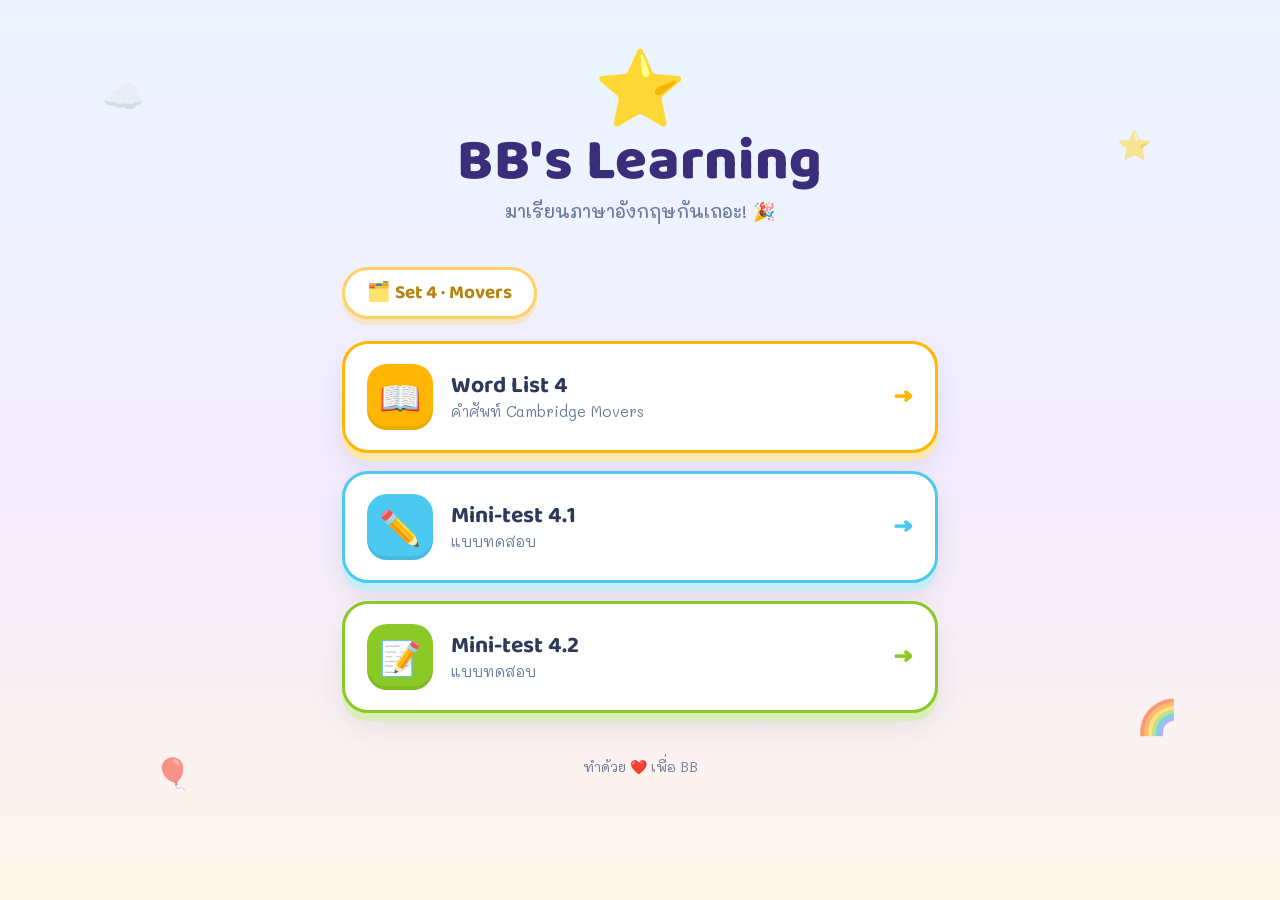
==== bb/index.html @ f755c243 "Add files via upload" ====
<!DOCTYPE html>
<html lang="th">
<head>
<meta charset="utf-8">
<meta name="viewport" content="width=device-width, initial-scale=1">
<title>BB's Learning ⭐</title>
<meta name="robots" content="noindex,nofollow">
<meta name="description" content="หน้าเรียนสนุกของ BB">
<link rel="icon" href="data:image/svg+xml,%3Csvg xmlns='http://www.w3.org/2000/svg' viewBox='0 0 100 100'%3E%3Ctext y='.9em' font-size='90'%3E%E2%AD%90%3C/text%3E%3C/svg%3E">
<link rel="preconnect" href="https://fonts.googleapis.com">
<link rel="preconnect" href="https://fonts.gstatic.com" crossorigin>
<link href="https://fonts.googleapis.com/css2?family=Baloo+2:wght@600;700;800&family=Mali:wght@400;500;600&display=swap" rel="stylesheet">
<style>
  *{margin:0;padding:0;box-sizing:border-box}
  :root{
    --ink:#2E3A59;
    --ink-soft:#6B7A99;
  }
  body{
    font-family:'Mali','Baloo 2',-apple-system,sans-serif;
    color:var(--ink);
    min-height:100vh;
    background:linear-gradient(180deg,#eaf6ff 0%,#f4ecff 55%,#fff5e8 100%);
    overflow-x:hidden;
    position:relative;
  }
  /* floating deco */
  .deco{position:fixed;font-size:34px;opacity:.55;pointer-events:none;animation:float 6s ease-in-out infinite;z-index:0}
  .deco.d1{top:8%;left:8%;animation-delay:0s}
  .deco.d2{top:14%;right:10%;font-size:28px;animation-delay:1.2s}
  .deco.d3{bottom:12%;left:12%;font-size:30px;animation-delay:.6s}
  .deco.d4{bottom:18%;right:8%;animation-delay:1.8s}
  @keyframes float{0%,100%{transform:translateY(0) rotate(-4deg)}50%{transform:translateY(-16px) rotate(4deg)}}

  .wrap{max-width:640px;margin:0 auto;padding:48px 22px 60px;position:relative;z-index:1}

  header{text-align:center;margin-bottom:38px}
  .mascot{font-size:74px;line-height:1;display:inline-block;animation:pop 2.6s ease-in-out infinite}
  @keyframes pop{0%,100%{transform:scale(1)}50%{transform:scale(1.12) rotate(-6deg)}}
  h1{font-family:'Baloo 2','Mali',sans-serif;font-weight:800;font-size:clamp(38px,10vw,58px);color:#3A2E7A;line-height:1.05;margin:10px 0 6px;letter-spacing:.5px}
  .subtitle{font-size:18px;color:var(--ink-soft);font-weight:500}

  .set-label{display:inline-flex;align-items:center;gap:9px;background:#fff;border:3px solid #ffd166;color:#B4820E;
    font-family:'Baloo 2',sans-serif;font-weight:700;font-size:19px;padding:8px 22px;border-radius:100px;
    box-shadow:0 6px 0 rgba(255,209,102,.35);margin:6px 0 22px}

  .cards{display:flex;flex-direction:column;gap:18px}
  .card{
    display:flex;align-items:center;gap:18px;text-decoration:none;color:var(--ink);
    background:#fff;border:3px solid var(--c);border-radius:26px;padding:20px 22px;
    box-shadow:0 8px 0 color-mix(in srgb, var(--c) 32%, #fff), 0 14px 30px rgba(46,58,89,.10);
    transition:transform .16s ease, box-shadow .16s ease;
  }
  .card:hover{transform:translateY(-4px)}
  .card:active{transform:translateY(2px);box-shadow:0 4px 0 color-mix(in srgb, var(--c) 32%, #fff), 0 8px 18px rgba(46,58,89,.10)}
  .badge{flex-shrink:0;width:66px;height:66px;border-radius:20px;background:var(--c);
    display:flex;align-items:center;justify-content:center;font-size:34px;
    box-shadow:inset 0 -4px 0 rgba(0,0,0,.08)}
  .txt{flex:1;min-width:0}
  .ttl{font-family:'Baloo 2','Mali',sans-serif;font-weight:700;font-size:23px;line-height:1.15;color:var(--ink)}
  .sub{font-size:15px;color:var(--ink-soft);margin-top:2px}
  .arrow{flex-shrink:0;font-family:'Baloo 2',sans-serif;font-weight:800;font-size:26px;color:var(--c)}

  footer{text-align:center;margin-top:44px;font-size:14px;color:var(--ink-soft)}
  .heart{color:#ff6b8a}
</style>
</head>
<body>
  <div class="deco d1">☁️</div>
  <div class="deco d2">⭐</div>
  <div class="deco d3">🎈</div>
  <div class="deco d4">🌈</div>

  <div class="wrap">
    <header>
      <div class="mascot">⭐</div>
      <h1>BB's Learning</h1>
      <div class="subtitle">มาเรียนภาษาอังกฤษกันเถอะ! 🎉</div>
    </header>

    <div id="content"></div>

    <footer>ทำด้วย <span class="heart">❤️</span> เพื่อ BB</footer>
  </div>

  <script>
    // ▼▼ เพิ่มบทเรียนใหม่ที่นี่ได้เลย — ก็อป 1 บล็อกแล้วแก้ค่า ▼▼
    const SETS = [
      {
        label: 'Set 4 · Movers',
        items: [
          { emoji:'📖', title:'Word List 4', sub:'คำศัพท์ Cambridge Movers', color:'#FFB703',
            url:'https://claude.ai/public/artifacts/a83003b0-4d54-4c1f-beae-94460f5007c8' },
          { emoji:'✏️', title:'Mini-test 4.1', sub:'แบบทดสอบ', color:'#4CC9F0',
            url:'https://claude.ai/public/artifacts/64772e23-a908-4a66-b2ec-16437eeb4ad1' },
          { emoji:'📝', title:'Mini-test 4.2', sub:'แบบทดสอบ', color:'#8AC926',
            url:'https://claude.ai/public/artifacts/61c71900-9dc3-4000-900b-08ebd1261c7f' },
        ]
      }
      // , { label:'Set 5', items:[ { emoji:'📖', title:'...', sub:'...', color:'#F15BB5', url:'...' } ] }
    ];
    // ▲▲ เพิ่มบทเรียนใหม่ด้านบนนี้ ▲▲

    const esc = s => String(s).replace(/[&<>"]/g, c => ({'&':'&amp;','<':'&lt;','>':'&gt;','"':'&quot;'}[c]));
    document.getElementById('content').innerHTML = SETS.map(set => `
      <div class="set-label">🗂️ ${esc(set.label)}</div>
      <div class="cards">
        ${set.items.map(it => `
          <a class="card" href="${esc(it.url)}" target="_blank" rel="noopener" style="--c:${esc(it.color)}">
            <div class="badge">${it.emoji}</div>
            <div class="txt">
              <div class="ttl">${esc(it.title)}</div>
              <div class="sub">${esc(it.sub)}</div>
            </div>
            <div class="arrow">→</div>
          </a>`).join('')}
      </div>`).join('');
  </script>
</body>
</html>
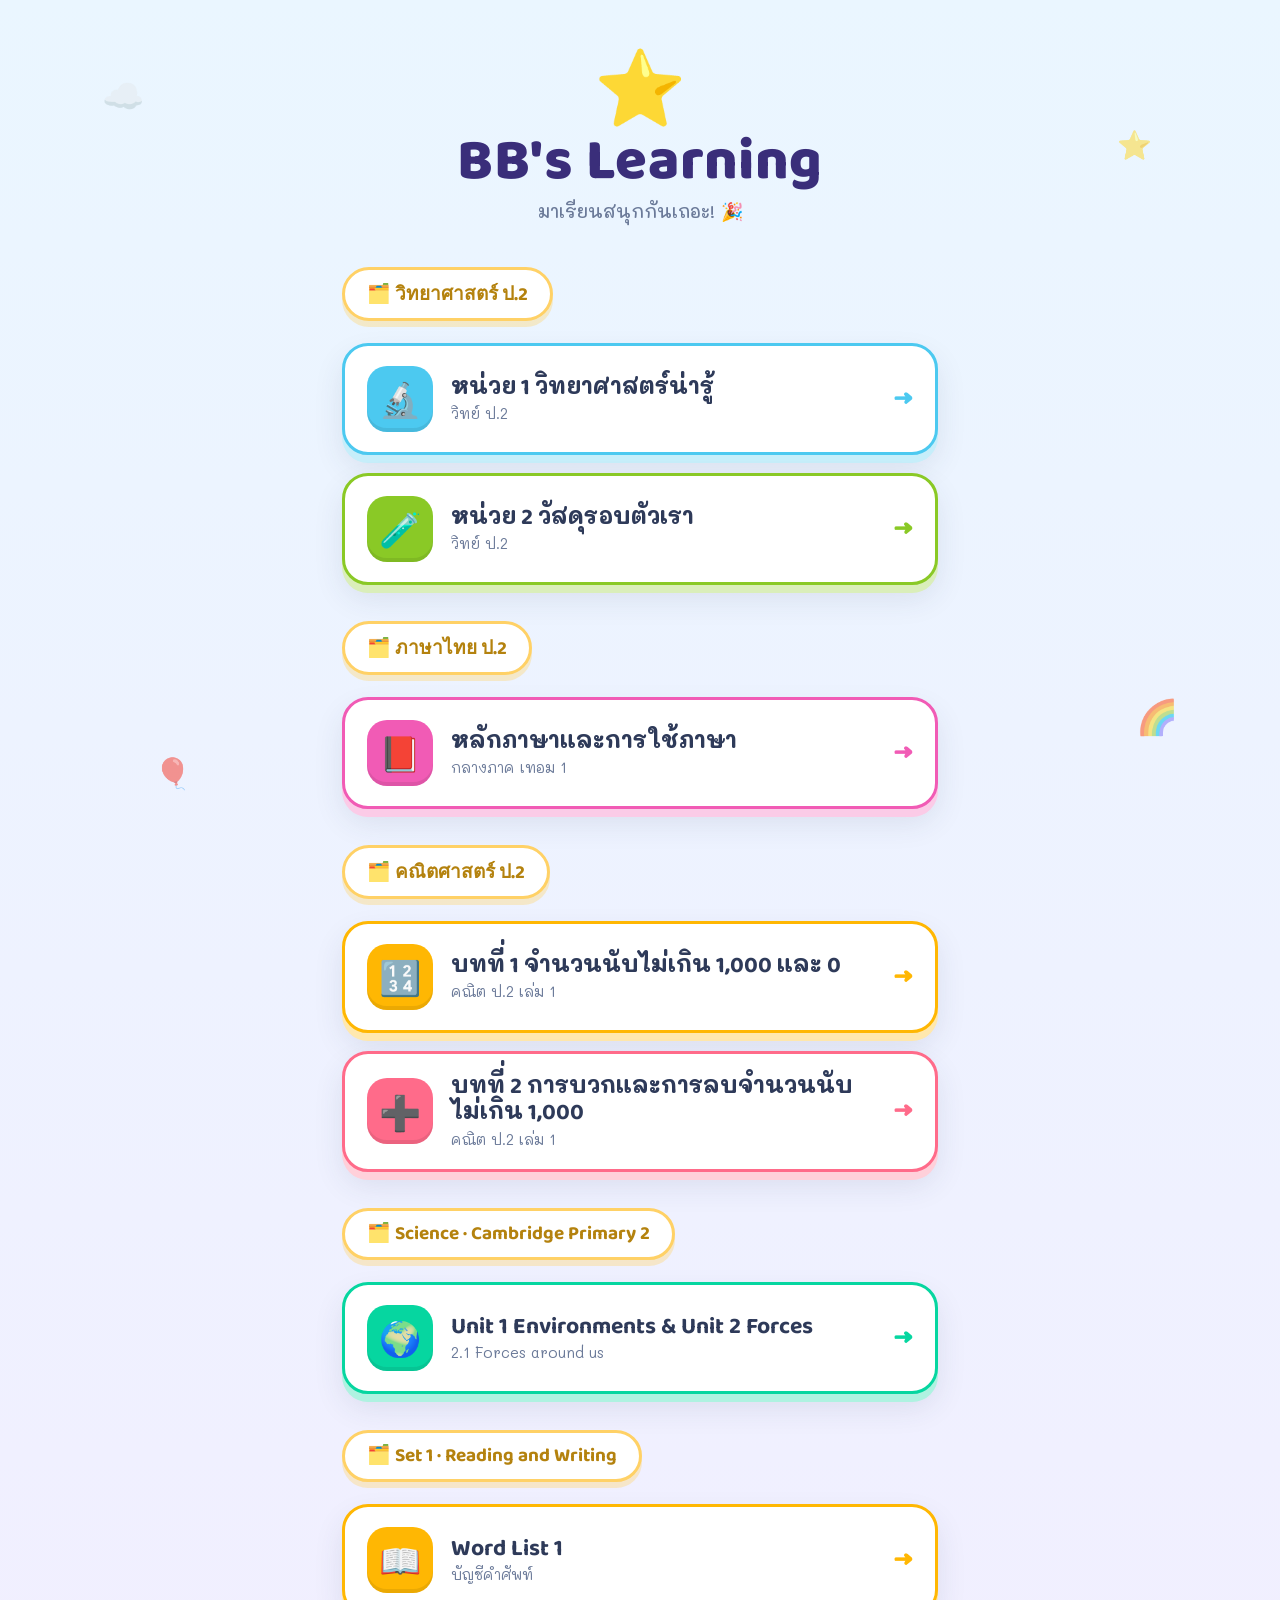
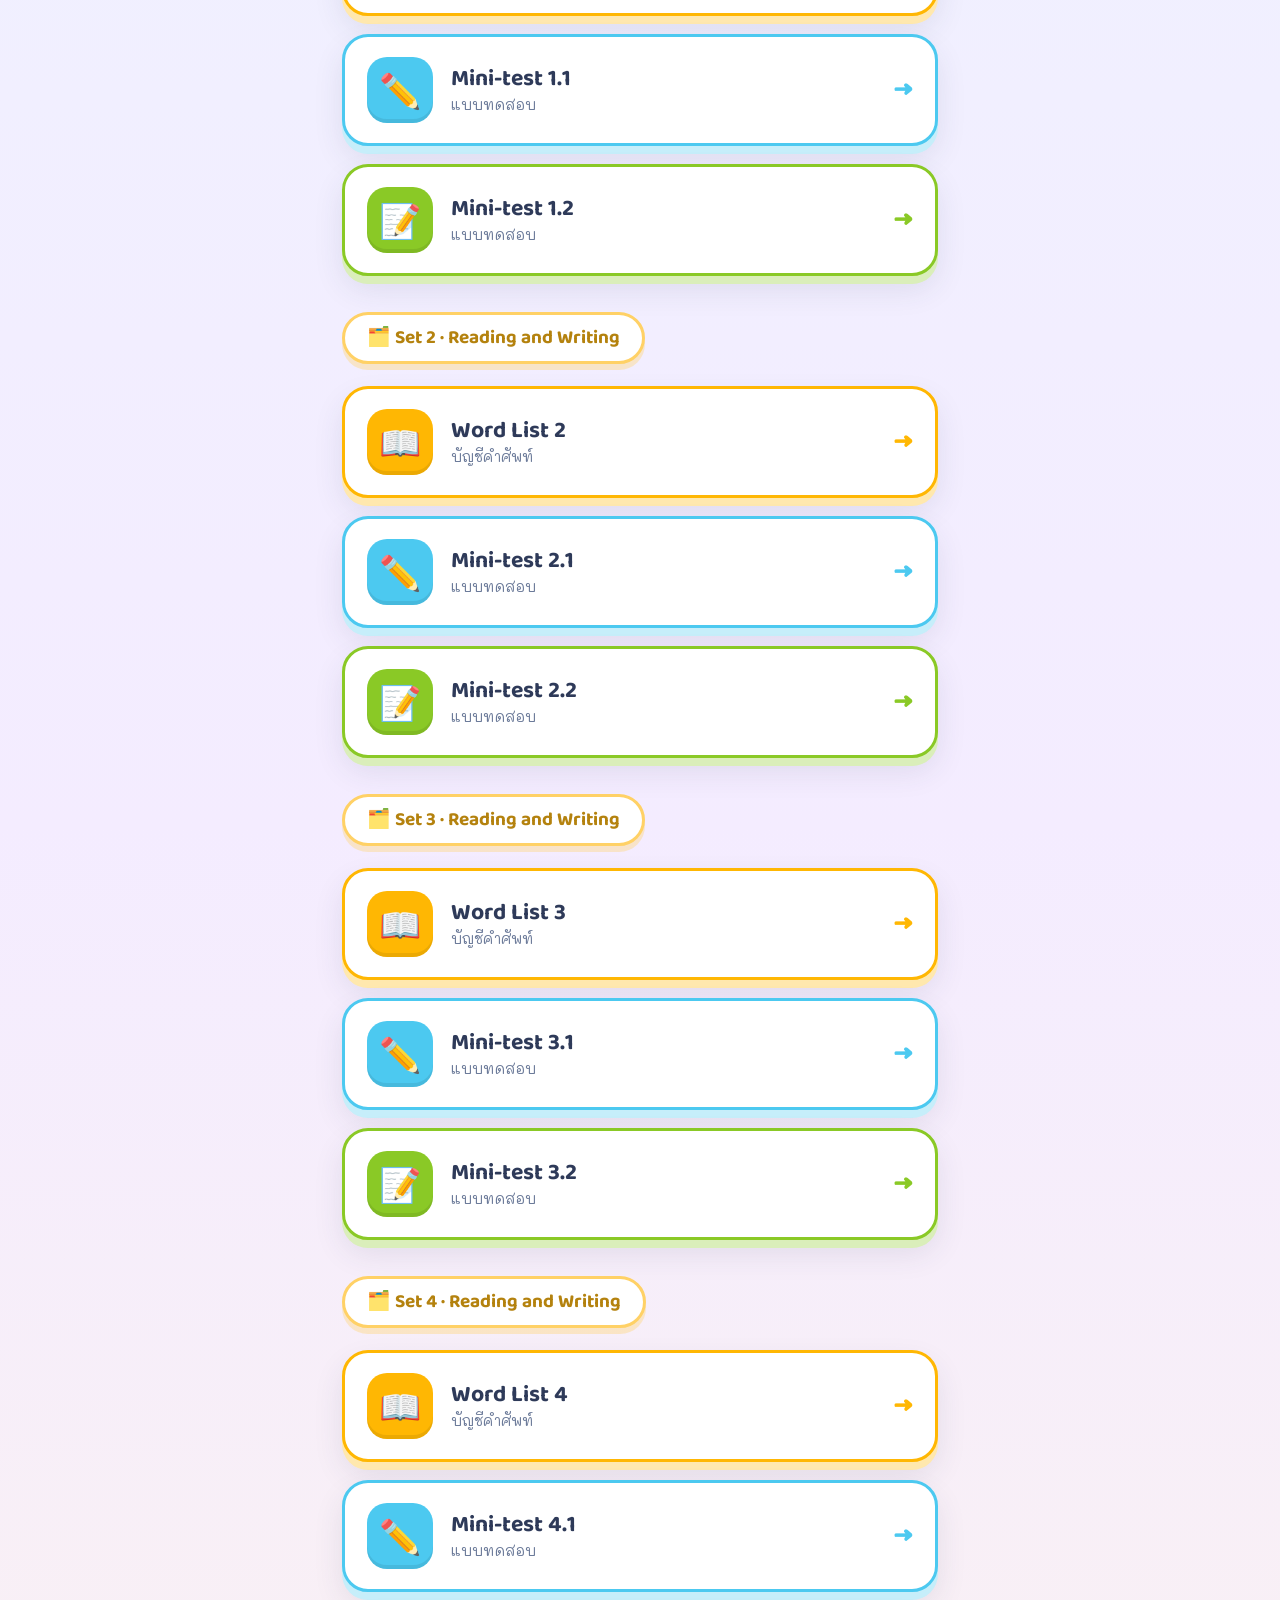
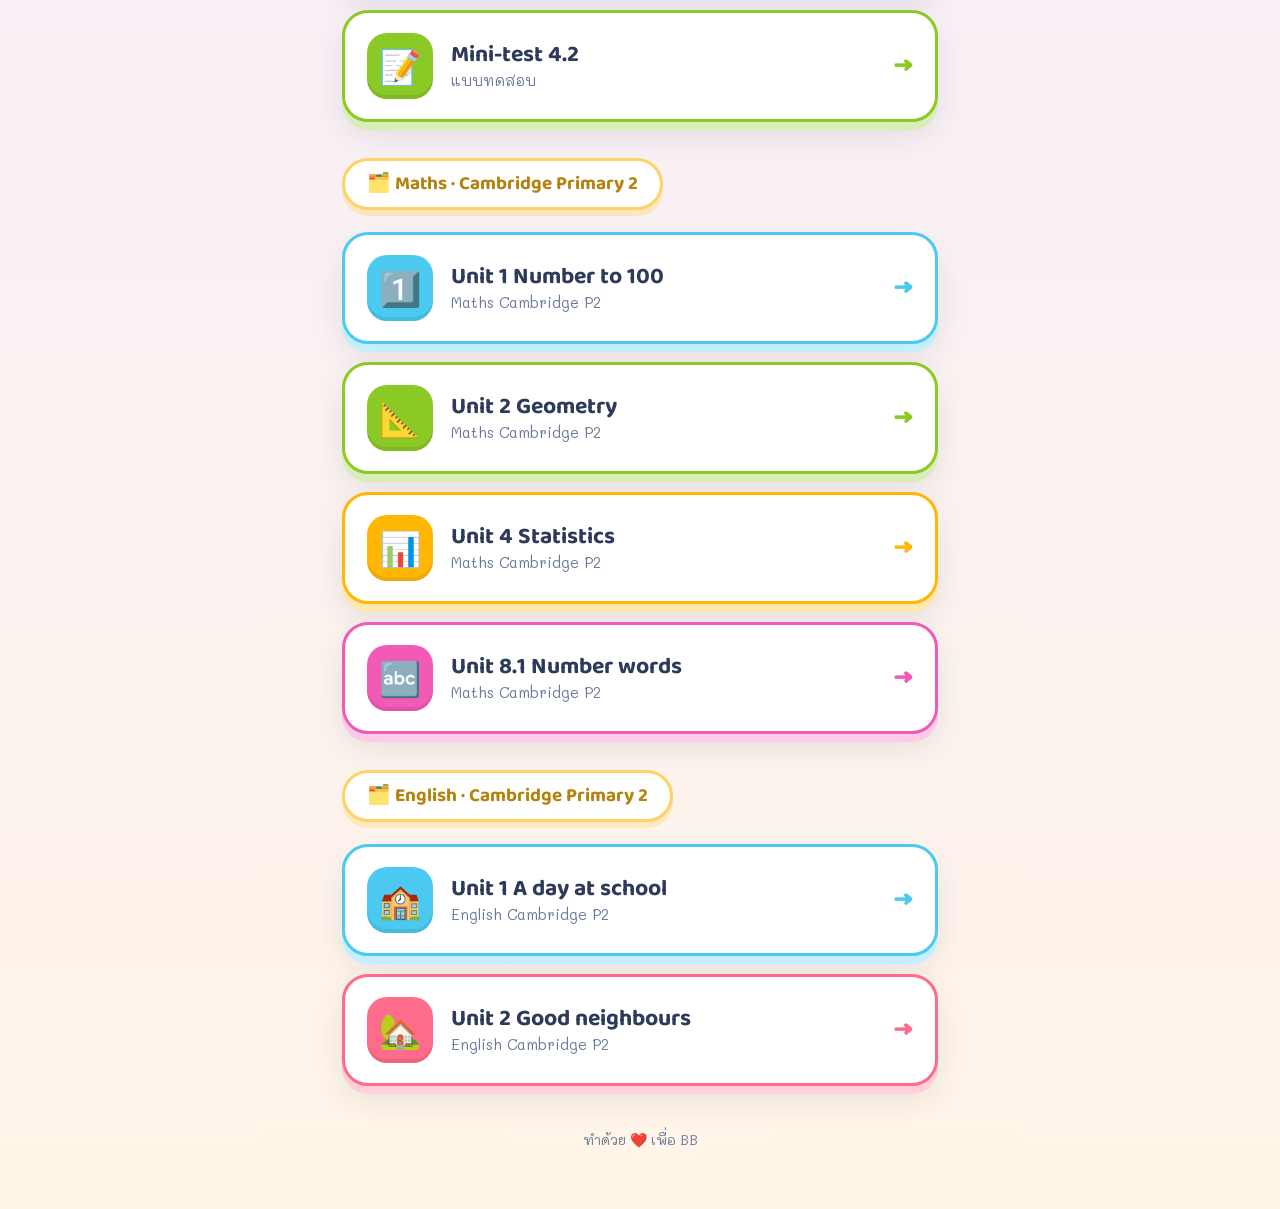
==== commit 592c9337: "Add files via upload" ====
--- a/bb/index.html
+++ b/bb/index.html
@@ -42,7 +42,8 @@
 
   .set-label{display:inline-flex;align-items:center;gap:9px;background:#fff;border:3px solid #ffd166;color:#B4820E;
     font-family:'Baloo 2',sans-serif;font-weight:700;font-size:19px;padding:8px 22px;border-radius:100px;
-    box-shadow:0 6px 0 rgba(255,209,102,.35);margin:6px 0 22px}
+    box-shadow:0 6px 0 rgba(255,209,102,.35);margin:36px 0 22px}
+  .set-label:first-of-type{margin-top:6px}
 
   .cards{display:flex;flex-direction:column;gap:18px}
   .card{
@@ -75,7 +76,7 @@
     <header>
       <div class="mascot">⭐</div>
       <h1>BB's Learning</h1>
-      <div class="subtitle">มาเรียนภาษาอังกฤษกันเถอะ! 🎉</div>
+      <div class="subtitle">มาเรียนสนุกกันเถอะ! 🎉</div>
     </header>
 
     <div id="content"></div>
@@ -87,17 +88,103 @@
     // ▼▼ เพิ่มบทเรียนใหม่ที่นี่ได้เลย — ก็อป 1 บล็อกแล้วแก้ค่า ▼▼
     const SETS = [
       {
-        label: 'Set 4 · Movers',
-        items: [
-          { emoji:'📖', title:'Word List 4', sub:'คำศัพท์ Cambridge Movers', color:'#FFB703',
+        label: 'วิทยาศาสตร์ ป.2',
+        items: [
+          { emoji:'🔬', title:'หน่วย 1 วิทยาศาสตร์น่ารู้', sub:'วิทย์ ป.2', color:'#4CC9F0',
+            url:'https://claude.ai/public/artifacts/0875bb9e-8e0c-47c4-bf8a-d23fd7acb1b2' },
+          { emoji:'🧪', title:'หน่วย 2 วัสดุรอบตัวเรา', sub:'วิทย์ ป.2', color:'#8AC926',
+            url:'https://claude.ai/public/artifacts/9351b020-93e3-47e8-830f-f18b824f33a6' },
+        ]
+      },
+      {
+        label: 'ภาษาไทย ป.2',
+        items: [
+          { emoji:'📕', title:'หลักภาษาและการใช้ภาษา', sub:'กลางภาค เทอม 1', color:'#F15BB5',
+            url:'https://claude.ai/public/artifacts/cfdb06bd-1661-4fa6-b9a6-cb0eb179aaea' },
+        ]
+      },
+      {
+        label: 'คณิตศาสตร์ ป.2',
+        items: [
+          { emoji:'🔢', title:'บทที่ 1 จำนวนนับไม่เกิน 1,000 และ 0', sub:'คณิต ป.2 เล่ม 1', color:'#FFB703',
+            url:'https://claude.ai/public/artifacts/26421947-4e0b-42f2-899c-a36fddc53aeb' },
+          { emoji:'➕', title:'บทที่ 2 การบวกและการลบจำนวนนับไม่เกิน 1,000', sub:'คณิต ป.2 เล่ม 1', color:'#FF6B8A',
+            url:'https://claude.ai/public/artifacts/36086f94-f270-4655-9ef9-ffb2214277f8' },
+        ]
+      },
+      {
+        label: 'Science · Cambridge Primary 2',
+        items: [
+          { emoji:'🌍', title:'Unit 1 Environments & Unit 2 Forces', sub:'2.1 Forces around us', color:'#06D6A0',
+            url:'https://claude.ai/public/artifacts/862cce21-6e58-48cd-8112-fc1d7403c0e6' },
+        ]
+      },
+      {
+        label: 'Set 1 · Reading and Writing',
+        items: [
+          { emoji:'📖', title:'Word List 1', sub:'บัญชีคำศัพท์', color:'#FFB703',
+            url:'https://claude.ai/public/artifacts/baceb975-096c-4559-ad4c-7efafad3b3e8' },
+          { emoji:'✏️', title:'Mini-test 1.1', sub:'แบบทดสอบ', color:'#4CC9F0',
+            url:'https://claude.ai/public/artifacts/542e6f17-a154-4ceb-a1f2-c84f27303919' },
+          { emoji:'📝', title:'Mini-test 1.2', sub:'แบบทดสอบ', color:'#8AC926',
+            url:'https://claude.ai/public/artifacts/4ea9f456-d456-44a5-a742-57de16a66794' },
+        ]
+      },
+      {
+        label: 'Set 2 · Reading and Writing',
+        items: [
+          { emoji:'📖', title:'Word List 2', sub:'บัญชีคำศัพท์', color:'#FFB703',
+            url:'https://claude.ai/public/artifacts/3725ecd2-99fe-42a3-8565-33d445c7d273' },
+          { emoji:'✏️', title:'Mini-test 2.1', sub:'แบบทดสอบ', color:'#4CC9F0',
+            url:'https://claude.ai/public/artifacts/16ccee48-d717-4990-a6e2-4c14c4f9bb60' },
+          { emoji:'📝', title:'Mini-test 2.2', sub:'แบบทดสอบ', color:'#8AC926',
+            url:'https://claude.ai/public/artifacts/e3b4cccb-19f6-4cb2-9128-14ded7ff28b4' },
+        ]
+      },
+      {
+        label: 'Set 3 · Reading and Writing',
+        items: [
+          { emoji:'📖', title:'Word List 3', sub:'บัญชีคำศัพท์', color:'#FFB703',
+            url:'https://claude.ai/public/artifacts/a83003b0-4d54-4c1f-beae-94460f5007c8' },
+          { emoji:'✏️', title:'Mini-test 3.1', sub:'แบบทดสอบ', color:'#4CC9F0',
+            url:'https://claude.ai/public/artifacts/c567b7d9-19f6-44a8-87e3-dea227bd0765' },
+          { emoji:'📝', title:'Mini-test 3.2', sub:'แบบทดสอบ', color:'#8AC926',
+            url:'https://claude.ai/public/artifacts/b23a3918-607d-49f6-b975-3d707cefe5e8' },
+        ]
+      },
+      {
+        label: 'Set 4 · Reading and Writing',
+        items: [
+          { emoji:'📖', title:'Word List 4', sub:'บัญชีคำศัพท์', color:'#FFB703',
             url:'https://claude.ai/public/artifacts/a83003b0-4d54-4c1f-beae-94460f5007c8' },
           { emoji:'✏️', title:'Mini-test 4.1', sub:'แบบทดสอบ', color:'#4CC9F0',
             url:'https://claude.ai/public/artifacts/64772e23-a908-4a66-b2ec-16437eeb4ad1' },
           { emoji:'📝', title:'Mini-test 4.2', sub:'แบบทดสอบ', color:'#8AC926',
             url:'https://claude.ai/public/artifacts/61c71900-9dc3-4000-900b-08ebd1261c7f' },
         ]
+      },
+      {
+        label: 'Maths · Cambridge Primary 2',
+        items: [
+          { emoji:'1️⃣', title:'Unit 1 Number to 100', sub:'Maths Cambridge P2', color:'#4CC9F0',
+            url:'https://claude.ai/public/artifacts/4b1f1344-bd59-4d8d-85b5-09b335ac60bd' },
+          { emoji:'📐', title:'Unit 2 Geometry', sub:'Maths Cambridge P2', color:'#8AC926',
+            url:'https://claude.ai/public/artifacts/5be00f3a-6366-4e32-8911-ceaa6d7bb3a2' },
+          { emoji:'📊', title:'Unit 4 Statistics', sub:'Maths Cambridge P2', color:'#FFB703',
+            url:'https://claude.ai/public/artifacts/d19129a8-dd2a-47d9-ab33-f069aaf3c282' },
+          { emoji:'🔤', title:'Unit 8.1 Number words', sub:'Maths Cambridge P2', color:'#F15BB5',
+            url:'https://claude.ai/public/artifacts/d166aba4-6888-447f-83c8-a175f102ee2b' },
+        ]
+      },
+      {
+        label: 'English · Cambridge Primary 2',
+        items: [
+          { emoji:'🏫', title:'Unit 1 A day at school', sub:'English Cambridge P2', color:'#4CC9F0',
+            url:'https://claude.ai/public/artifacts/cd7da827-e27c-449c-891d-bc9e11b9483f' },
+          { emoji:'🏡', title:'Unit 2 Good neighbours', sub:'English Cambridge P2', color:'#FF6B8A',
+            url:'https://claude.ai/public/artifacts/44fbe8cb-885e-478e-bc08-68f5d379d0d9' },
+        ]
       }
-      // , { label:'Set 5', items:[ { emoji:'📖', title:'...', sub:'...', color:'#F15BB5', url:'...' } ] }
     ];
     // ▲▲ เพิ่มบทเรียนใหม่ด้านบนนี้ ▲▲
 
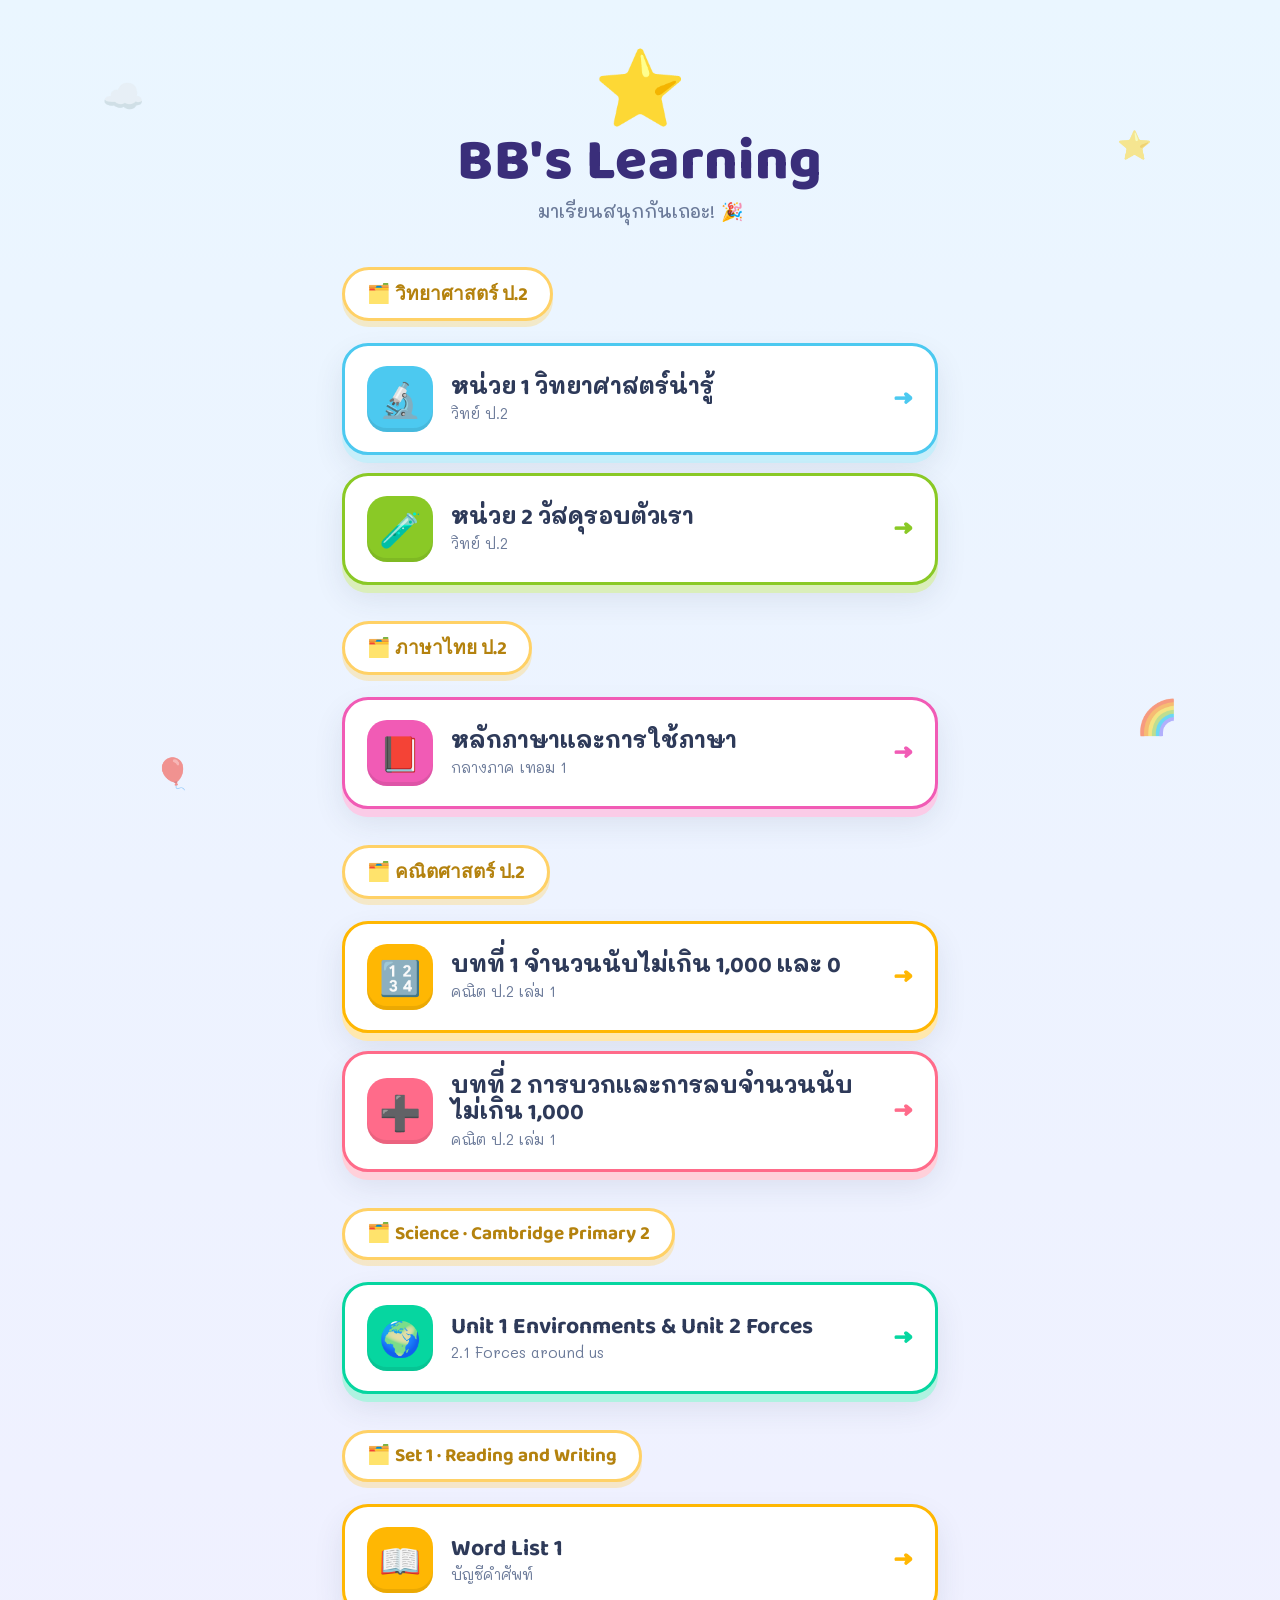
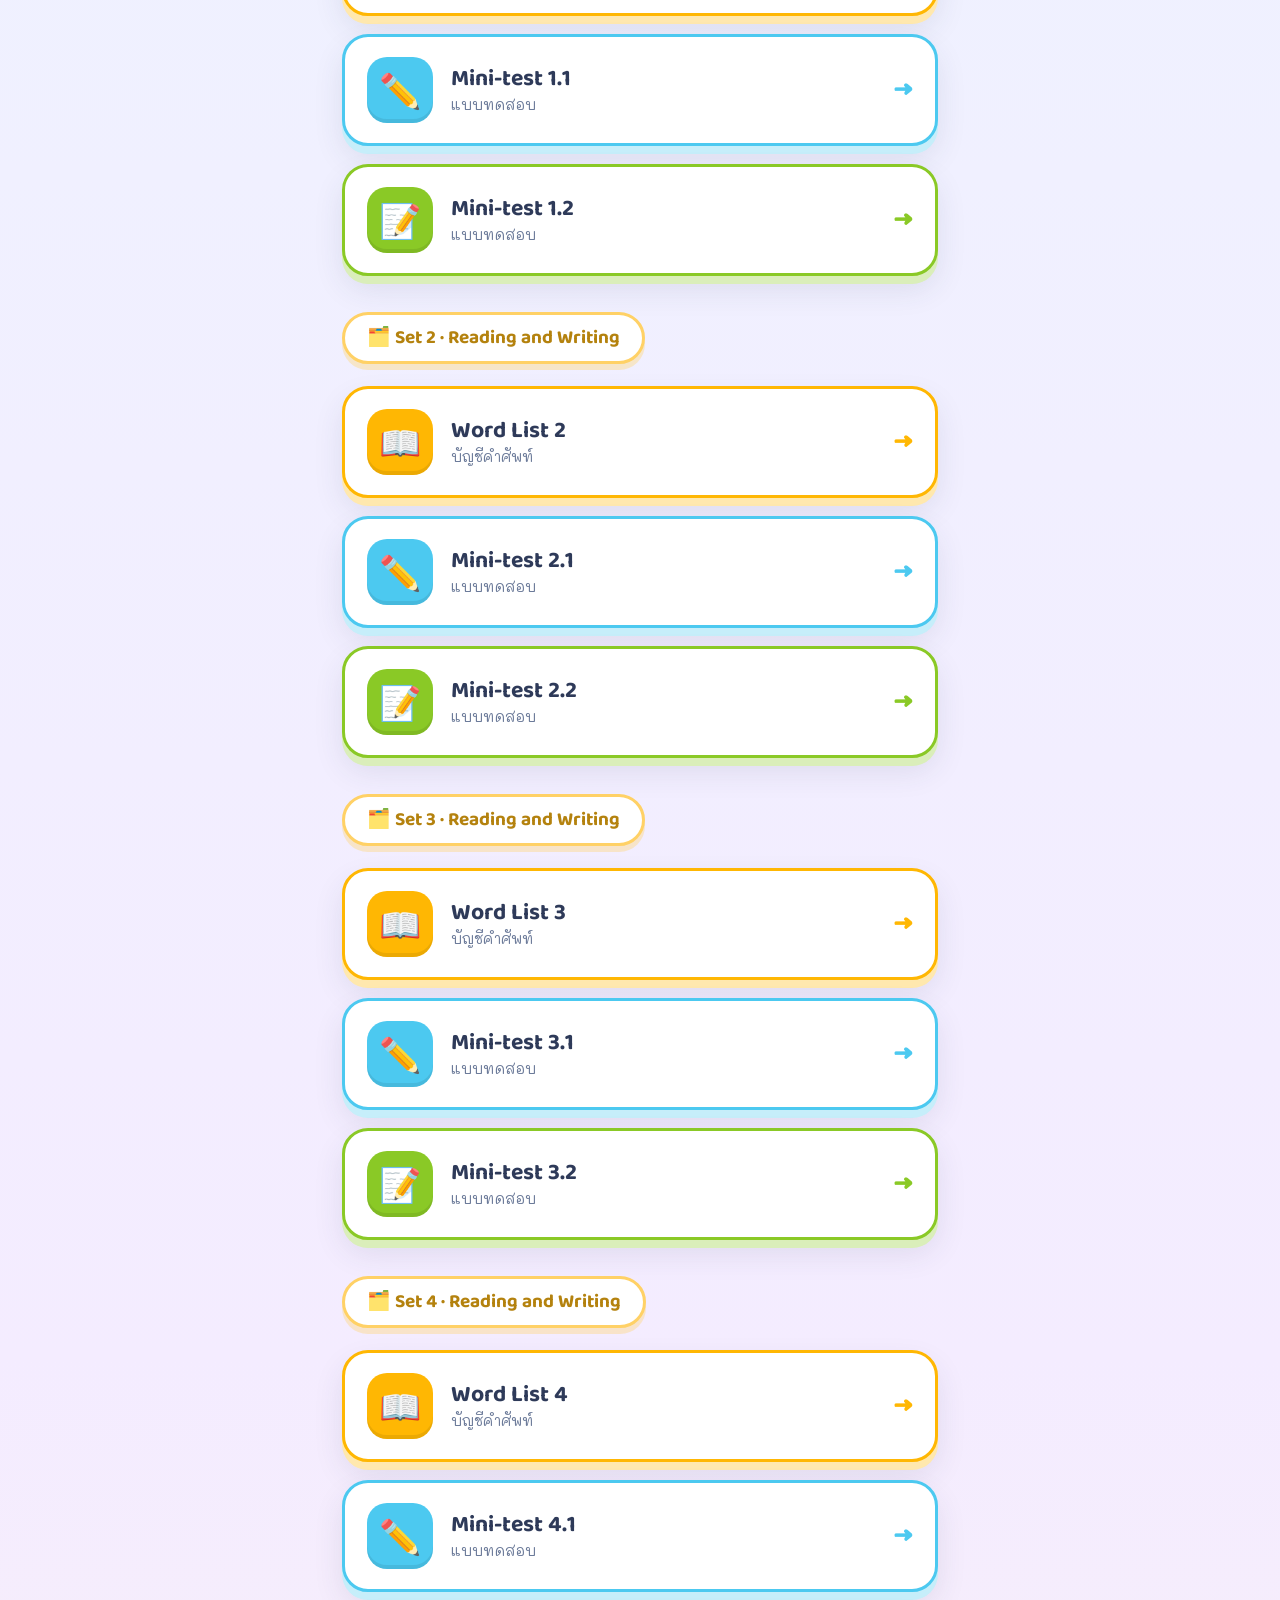
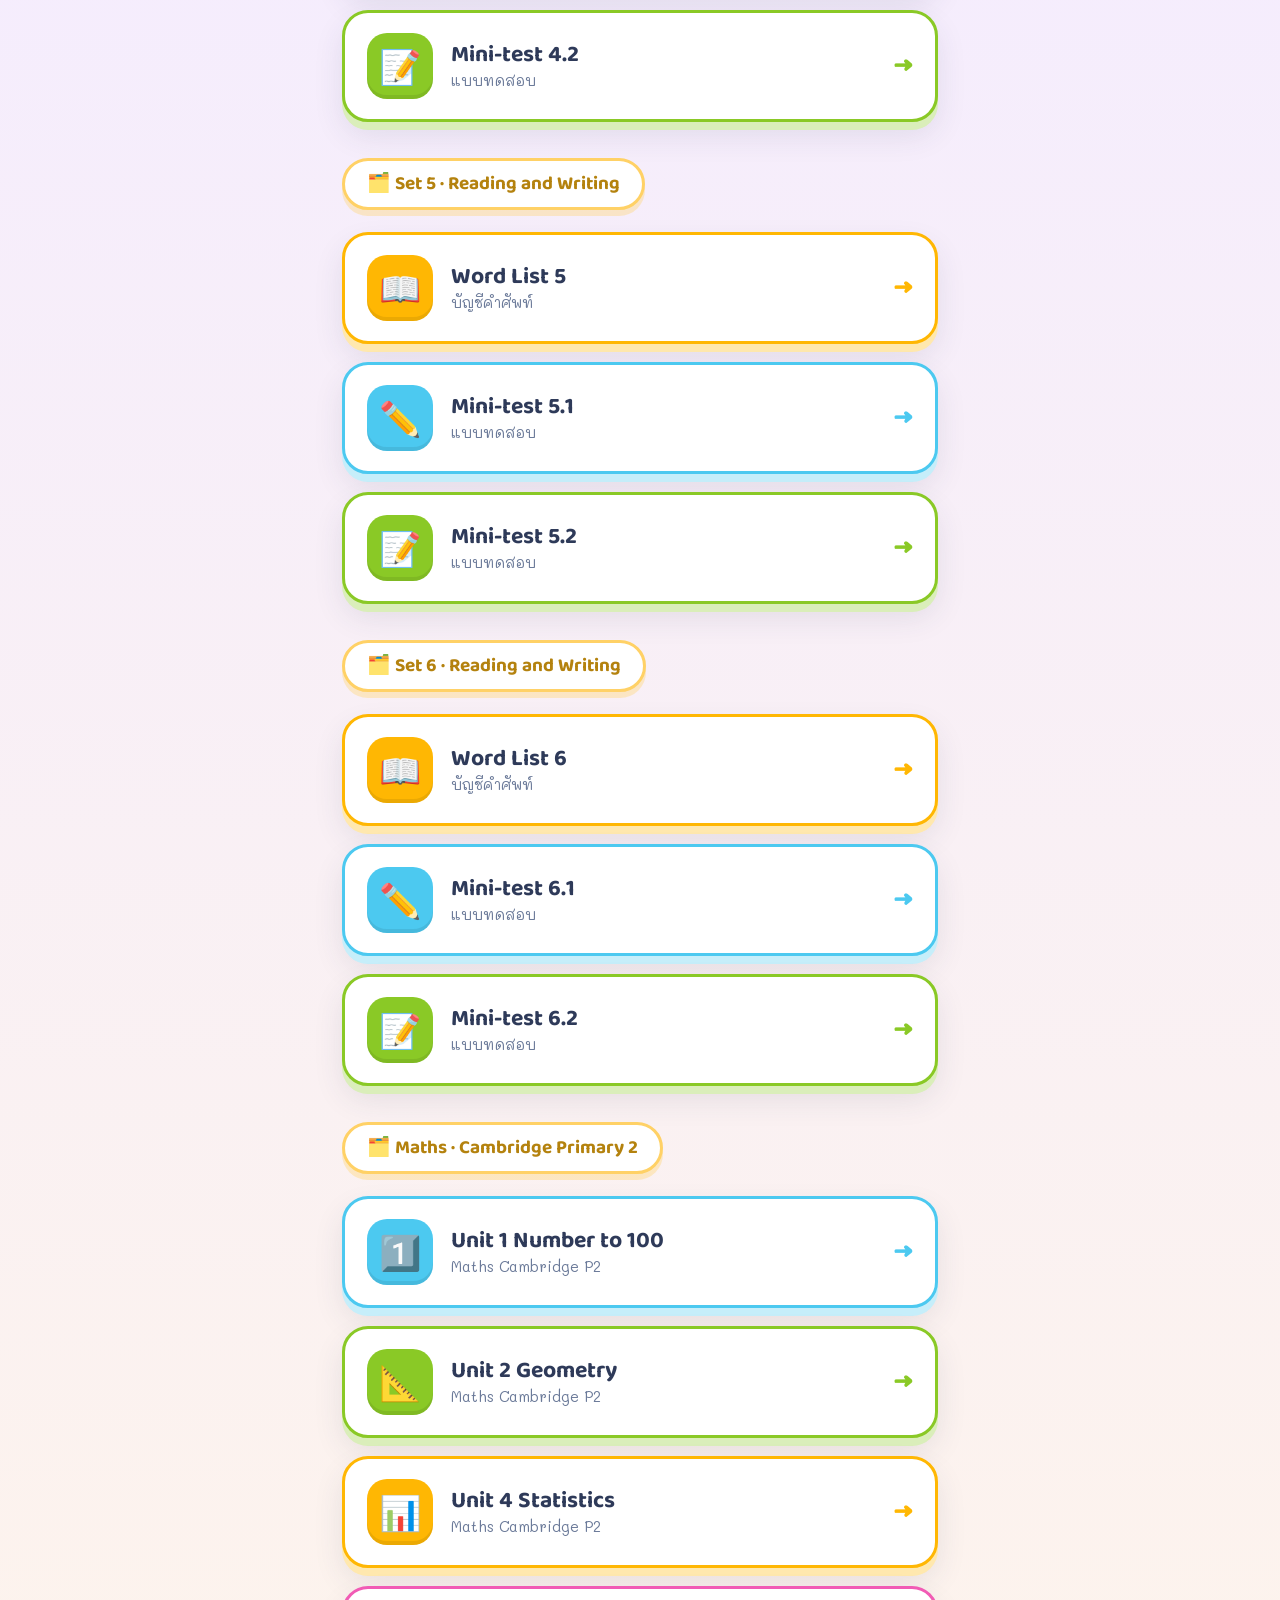
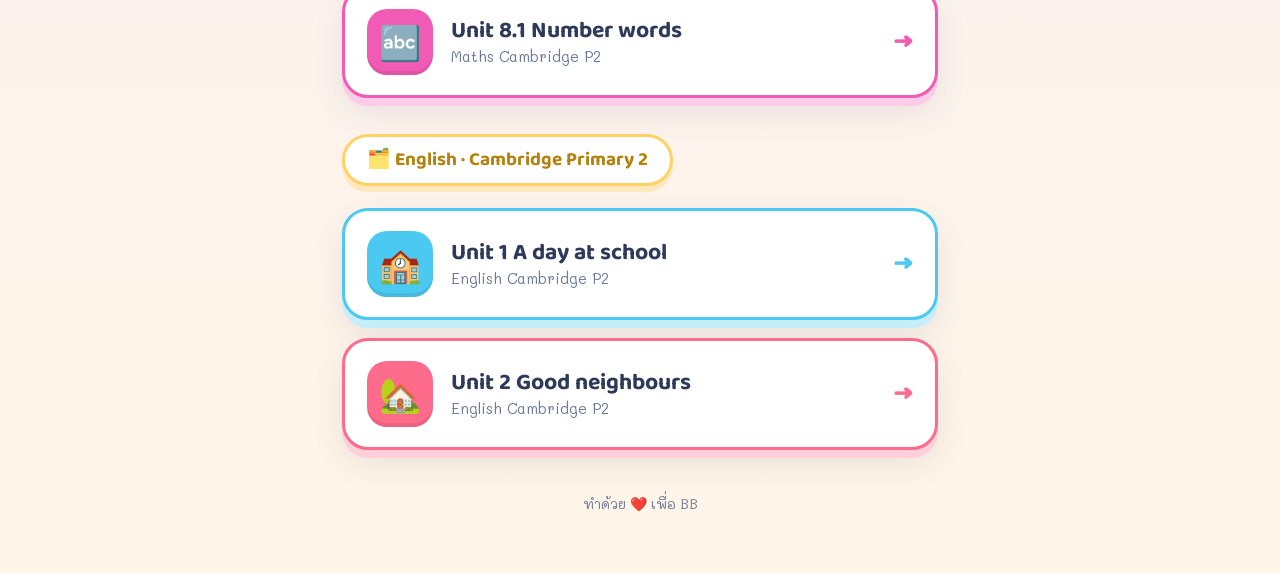
==== commit 7225bb1d: "Add files via upload" ====
--- a/bb/index.html
+++ b/bb/index.html
@@ -125,9 +125,9 @@
           { emoji:'📖', title:'Word List 1', sub:'บัญชีคำศัพท์', color:'#FFB703',
             url:'https://claude.ai/public/artifacts/baceb975-096c-4559-ad4c-7efafad3b3e8' },
           { emoji:'✏️', title:'Mini-test 1.1', sub:'แบบทดสอบ', color:'#4CC9F0',
-            url:'https://claude.ai/public/artifacts/542e6f17-a154-4ceb-a1f2-c84f27303919' },
+            url:'https://claude.ai/public/artifacts/808724f7-1c20-4b13-8ea5-4fd244895f43' },
           { emoji:'📝', title:'Mini-test 1.2', sub:'แบบทดสอบ', color:'#8AC926',
-            url:'https://claude.ai/public/artifacts/4ea9f456-d456-44a5-a742-57de16a66794' },
+            url:'https://claude.ai/public/artifacts/9ba1c8e6-70e6-4030-806c-0b3432451cd8' },
         ]
       },
       {
@@ -136,9 +136,9 @@
           { emoji:'📖', title:'Word List 2', sub:'บัญชีคำศัพท์', color:'#FFB703',
             url:'https://claude.ai/public/artifacts/3725ecd2-99fe-42a3-8565-33d445c7d273' },
           { emoji:'✏️', title:'Mini-test 2.1', sub:'แบบทดสอบ', color:'#4CC9F0',
-            url:'https://claude.ai/public/artifacts/16ccee48-d717-4990-a6e2-4c14c4f9bb60' },
+            url:'https://claude.ai/public/artifacts/f2446a3e-10b2-473b-9473-19ba915a1505' },
           { emoji:'📝', title:'Mini-test 2.2', sub:'แบบทดสอบ', color:'#8AC926',
-            url:'https://claude.ai/public/artifacts/e3b4cccb-19f6-4cb2-9128-14ded7ff28b4' },
+            url:'https://claude.ai/public/artifacts/88e539ee-daff-4d6c-8b07-f676b583af36' },
         ]
       },
       {
@@ -147,9 +147,9 @@
           { emoji:'📖', title:'Word List 3', sub:'บัญชีคำศัพท์', color:'#FFB703',
             url:'https://claude.ai/public/artifacts/a83003b0-4d54-4c1f-beae-94460f5007c8' },
           { emoji:'✏️', title:'Mini-test 3.1', sub:'แบบทดสอบ', color:'#4CC9F0',
-            url:'https://claude.ai/public/artifacts/c567b7d9-19f6-44a8-87e3-dea227bd0765' },
+            url:'https://claude.ai/public/artifacts/b286063f-6114-4546-9e7f-4c9c4b51e86f' },
           { emoji:'📝', title:'Mini-test 3.2', sub:'แบบทดสอบ', color:'#8AC926',
-            url:'https://claude.ai/public/artifacts/b23a3918-607d-49f6-b975-3d707cefe5e8' },
+            url:'https://claude.ai/public/artifacts/154eb231-2fcf-4338-a1bb-ab5dcab81ca3' },
         ]
       },
       {
@@ -158,9 +158,31 @@
           { emoji:'📖', title:'Word List 4', sub:'บัญชีคำศัพท์', color:'#FFB703',
             url:'https://claude.ai/public/artifacts/a83003b0-4d54-4c1f-beae-94460f5007c8' },
           { emoji:'✏️', title:'Mini-test 4.1', sub:'แบบทดสอบ', color:'#4CC9F0',
-            url:'https://claude.ai/public/artifacts/64772e23-a908-4a66-b2ec-16437eeb4ad1' },
+            url:'https://claude.ai/public/artifacts/2c94e2a7-9618-431b-83a4-15a2fe2cdda5' },
           { emoji:'📝', title:'Mini-test 4.2', sub:'แบบทดสอบ', color:'#8AC926',
-            url:'https://claude.ai/public/artifacts/61c71900-9dc3-4000-900b-08ebd1261c7f' },
+            url:'https://claude.ai/public/artifacts/3dae7637-0ab5-41ac-899b-20c99f3fbd82' },
+        ]
+      },
+      {
+        label: 'Set 5 · Reading and Writing',
+        items: [
+          { emoji:'📖', title:'Word List 5', sub:'บัญชีคำศัพท์', color:'#FFB703',
+            url:'https://claude.ai/public/artifacts/09d86638-c111-45b8-8bab-f6c524cb30a7' },
+          { emoji:'✏️', title:'Mini-test 5.1', sub:'แบบทดสอบ', color:'#4CC9F0',
+            url:'https://claude.ai/public/artifacts/cb52ea21-9085-497a-b060-d0a2ff6ecb41' },
+          { emoji:'📝', title:'Mini-test 5.2', sub:'แบบทดสอบ', color:'#8AC926',
+            url:'https://claude.ai/public/artifacts/e330c2a0-7033-48d4-8766-142fb35ab84e' },
+        ]
+      },
+      {
+        label: 'Set 6 · Reading and Writing',
+        items: [
+          { emoji:'📖', title:'Word List 6', sub:'บัญชีคำศัพท์', color:'#FFB703',
+            url:'https://claude.ai/public/artifacts/7dcd0b2c-d39d-41d7-9444-18cdd80057a4' },
+          { emoji:'✏️', title:'Mini-test 6.1', sub:'แบบทดสอบ', color:'#4CC9F0',
+            url:'https://claude.ai/public/artifacts/99f7f2b4-cd4e-415a-9e1d-b6dde4a2eaf4' },
+          { emoji:'📝', title:'Mini-test 6.2', sub:'แบบทดสอบ', color:'#8AC926',
+            url:'https://claude.ai/public/artifacts/bfe4af0f-0f6f-435c-99a3-18defa6f5621' },
         ]
       },
       {
